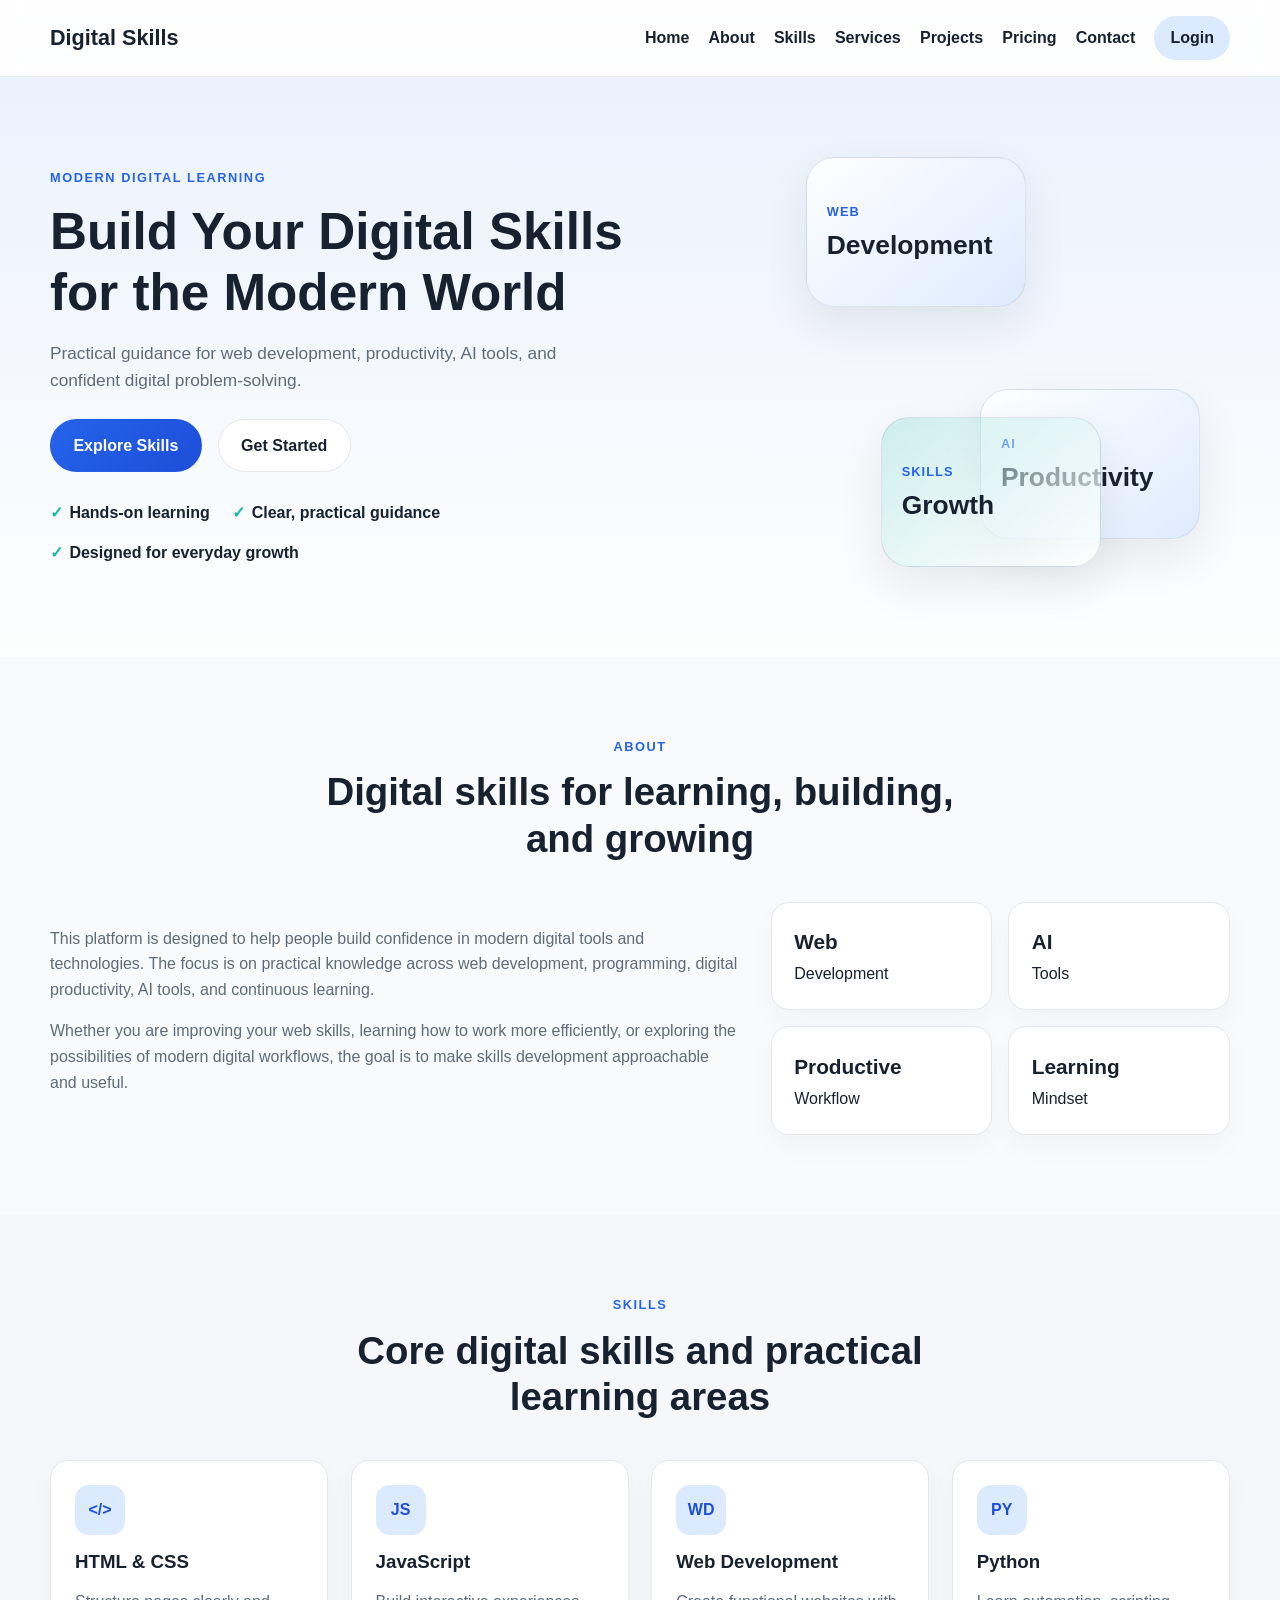
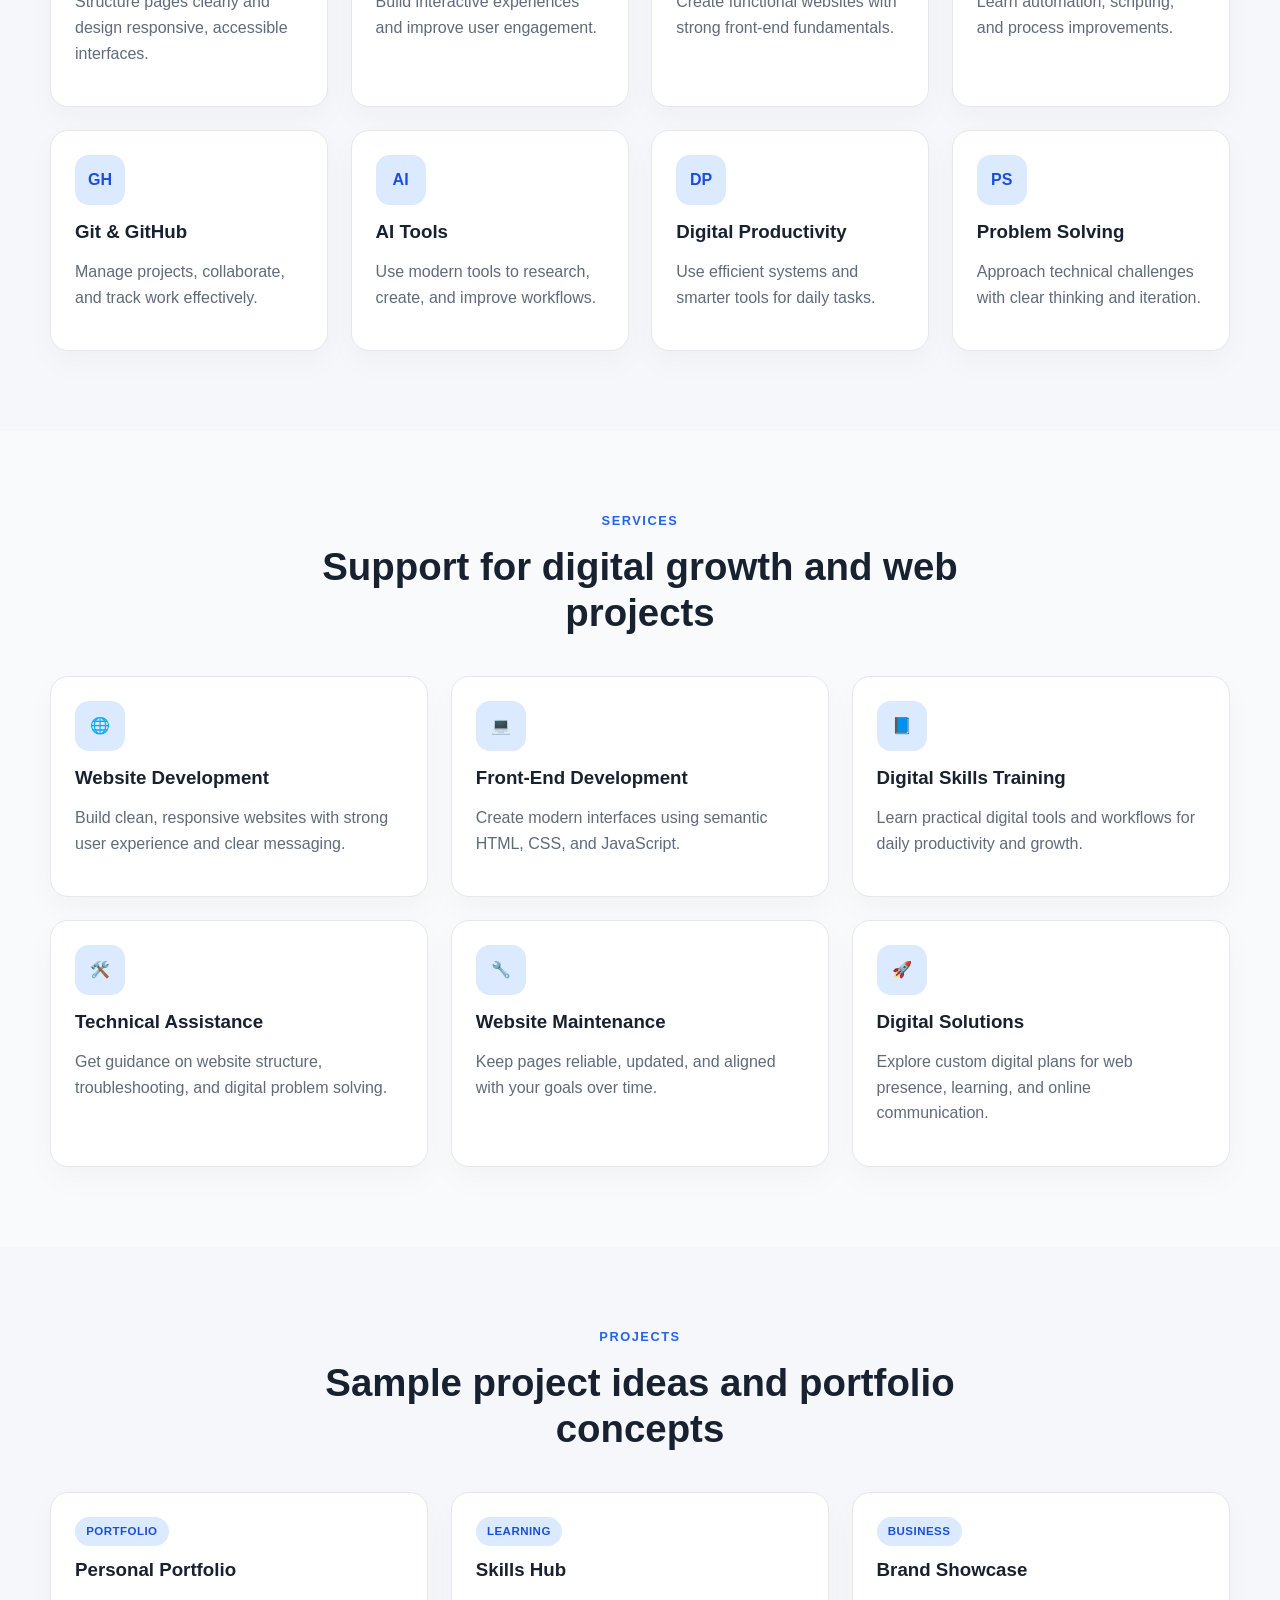
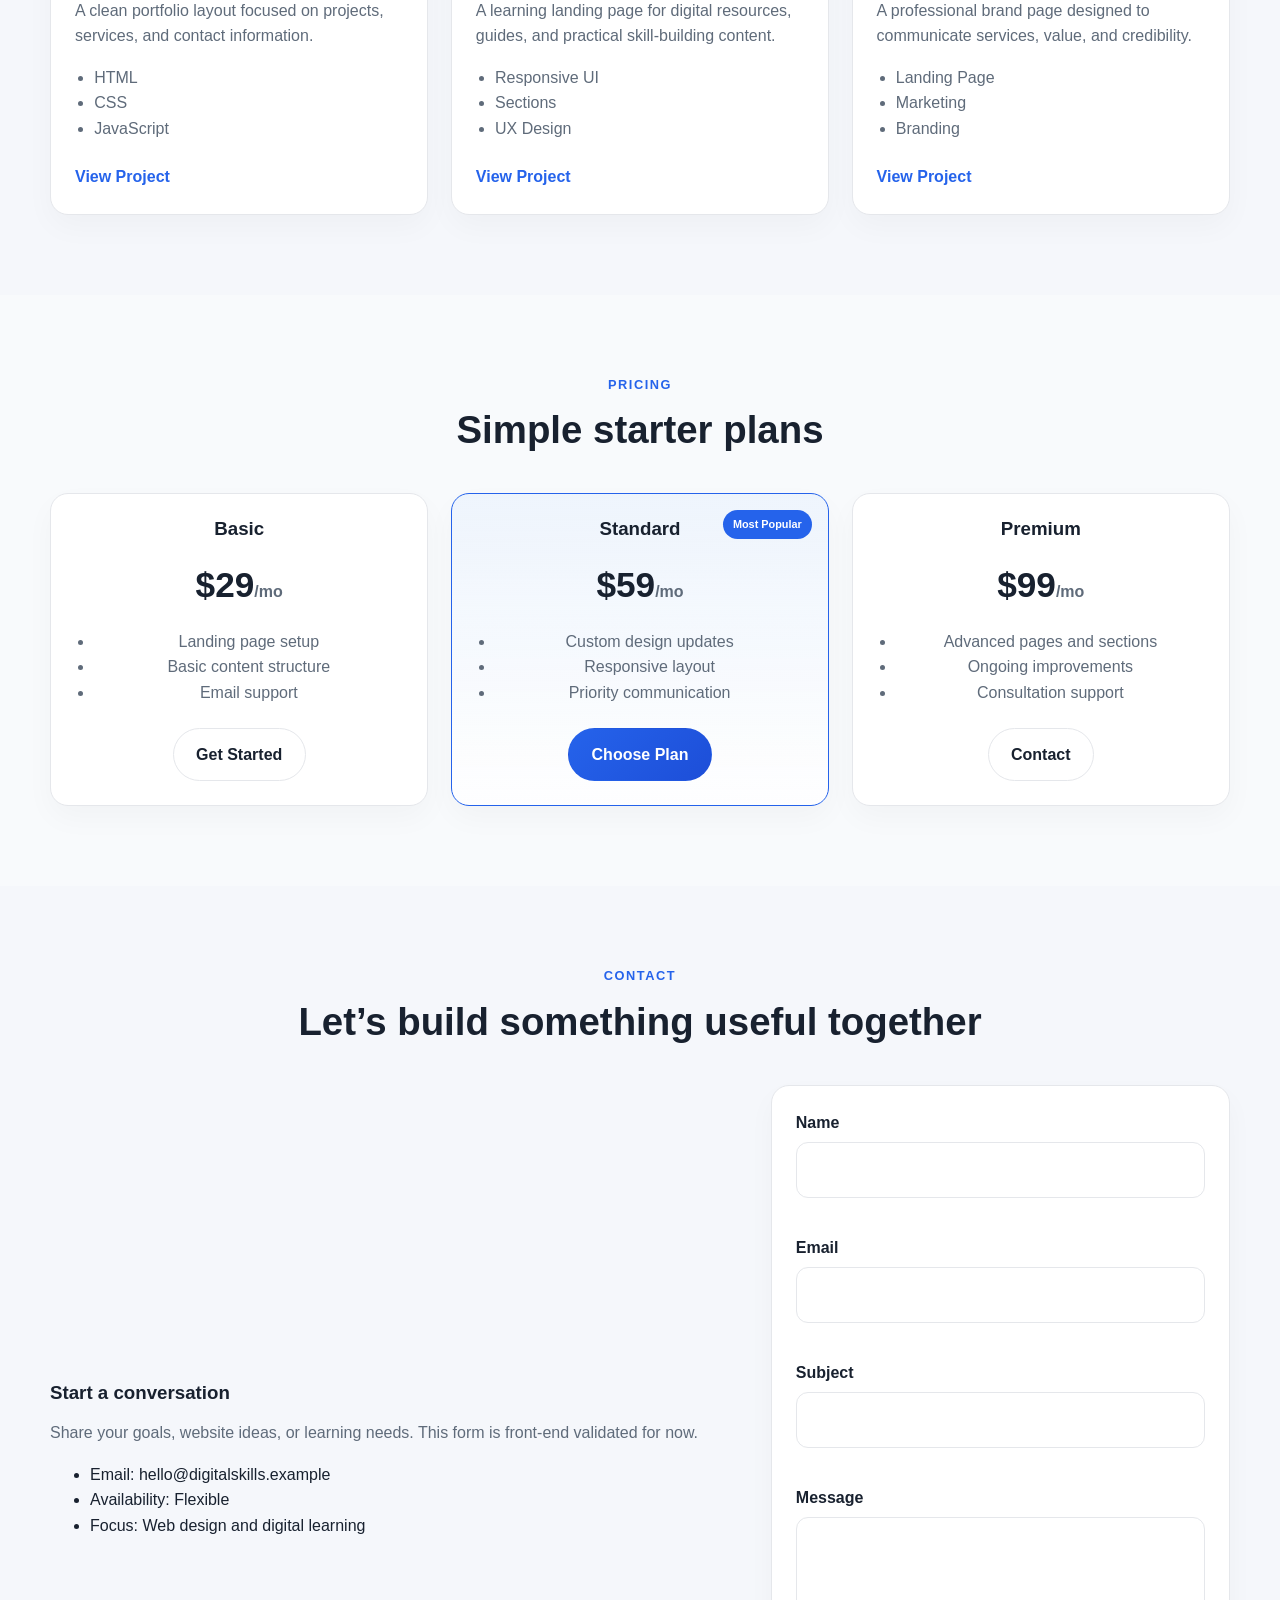
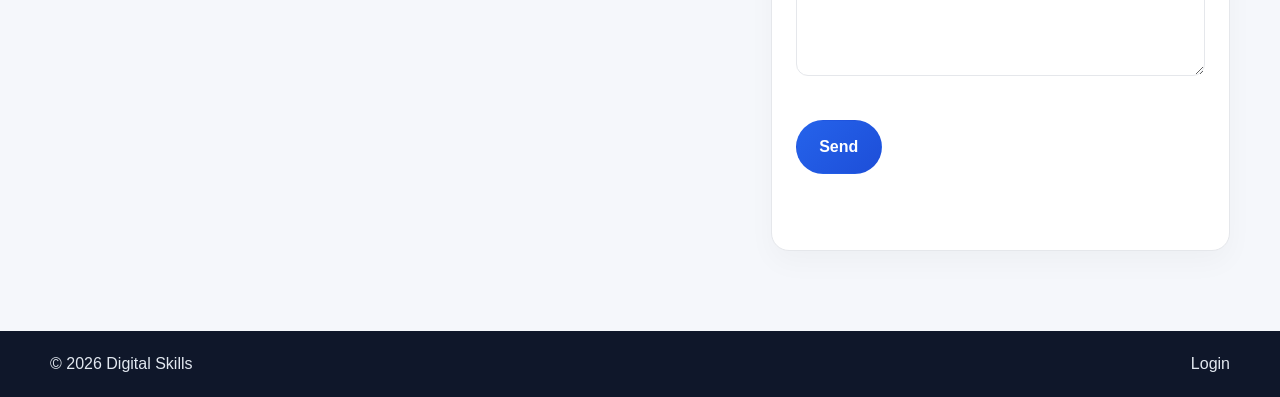
==== index.html @ 29888347 "Create a complete responsive Digital Skills website with working login, signup, and forgot-password " ====
<!DOCTYPE html>
<html lang="en">
  <head>
    <meta charset="UTF-8" />
    <meta name="viewport" content="width=device-width, initial-scale=1.0" />
    <meta
      name="description"
      content="Digital Skills Site — build modern digital skills with practical web development, productivity, and technical learning support."
    />
    <title>Digital Skills</title>
    <link rel="stylesheet" href="css/styles.css" />
    <script src="js/main.js" defer></script>
  </head>
  <body>
    <header class="site-header">
      <nav class="navbar container" aria-label="Main navigation">
        <a href="#home" class="brand" aria-label="Digital Skills home">Digital Skills</a>

        <button
          class="menu-toggle"
          type="button"
          aria-label="Toggle navigation menu"
          aria-expanded="false"
        >
          <span></span>
          <span></span>
          <span></span>
        </button>

        <ul class="nav-menu">
          <li><a href="#home">Home</a></li>
          <li><a href="#about">About</a></li>
          <li><a href="#skills">Skills</a></li>
          <li><a href="#services">Services</a></li>
          <li><a href="#projects">Projects</a></li>
          <li><a href="#pricing">Pricing</a></li>
          <li><a href="#contact">Contact</a></li>
          <li><a href="login.html" class="nav-login">Login</a></li>
        </ul>
      </nav>
    </header>

    <main id="home">
      <section class="hero section">
        <div class="container hero-content">
          <div class="hero-copy reveal">
            <p class="eyebrow">Modern digital learning</p>
            <h1>Build Your Digital Skills for the Modern World</h1>
            <p class="lead">
              Practical guidance for web development, productivity, AI tools, and confident digital problem-solving.
            </p>
            <div class="hero-actions">
              <a href="#skills" class="btn btn-primary">Explore Skills</a>
              <a href="#contact" class="btn btn-secondary">Get Started</a>
            </div>
            <ul class="hero-points" aria-label="Key strengths">
              <li>Hands-on learning</li>
              <li>Clear, practical guidance</li>
              <li>Designed for everyday growth</li>
            </ul>
          </div>
          <div class="hero-visual reveal" aria-label="Digital skills illustration">
            <div class="visual-card primary-card">
              <span>Web</span>
              <strong>Development</strong>
            </div>
            <div class="visual-card secondary-card">
              <span>AI</span>
              <strong>Productivity</strong>
            </div>
            <div class="visual-card tertiary-card">
              <span>Skills</span>
              <strong>Growth</strong>
            </div>
          </div>
        </div>
      </section>

      <section id="about" class="section alt-section">
        <div class="container">
          <div class="section-heading reveal">
            <p class="eyebrow">About</p>
            <h2>Digital skills for learning, building, and growing</h2>
          </div>
          <div class="about-grid">
            <div class="about-copy reveal">
              <p>
                This platform is designed to help people build confidence in modern digital tools and technologies.
                The focus is on practical knowledge across web development, programming, digital productivity,
                AI tools, and continuous learning.
              </p>
              <p>
                Whether you are improving your web skills, learning how to work more efficiently, or exploring the
                possibilities of modern digital workflows, the goal is to make skills development approachable and useful.
              </p>
            </div>
            <div class="about-stats reveal">
              <div class="stat-item">
                <strong>Web</strong>
                <span>Development</span>
              </div>
              <div class="stat-item">
                <strong>AI</strong>
                <span>Tools</span>
              </div>
              <div class="stat-item">
                <strong>Productive</strong>
                <span>Workflow</span>
              </div>
              <div class="stat-item">
                <strong>Learning</strong>
                <span>Mindset</span>
              </div>
            </div>
          </div>
        </div>
      </section>

      <section id="skills" class="section">
        <div class="container">
          <div class="section-heading reveal">
            <p class="eyebrow">Skills</p>
            <h2>Core digital skills and practical learning areas</h2>
          </div>
          <div class="skills-grid">
            <article class="skill-card reveal">
              <div class="icon">&lt;/&gt;</div>
              <h3>HTML &amp; CSS</h3>
              <p>Structure pages clearly and design responsive, accessible interfaces.</p>
            </article>
            <article class="skill-card reveal">
              <div class="icon">JS</div>
              <h3>JavaScript</h3>
              <p>Build interactive experiences and improve user engagement.</p>
            </article>
            <article class="skill-card reveal">
              <div class="icon">WD</div>
              <h3>Web Development</h3>
              <p>Create functional websites with strong front-end fundamentals.</p>
            </article>
            <article class="skill-card reveal">
              <div class="icon">PY</div>
              <h3>Python</h3>
              <p>Learn automation, scripting, and process improvements.</p>
            </article>
            <article class="skill-card reveal">
              <div class="icon">GH</div>
              <h3>Git &amp; GitHub</h3>
              <p>Manage projects, collaborate, and track work effectively.</p>
            </article>
            <article class="skill-card reveal">
              <div class="icon">AI</div>
              <h3>AI Tools</h3>
              <p>Use modern tools to research, create, and improve workflows.</p>
            </article>
            <article class="skill-card reveal">
              <div class="icon">DP</div>
              <h3>Digital Productivity</h3>
              <p>Use efficient systems and smarter tools for daily tasks.</p>
            </article>
            <article class="skill-card reveal">
              <div class="icon">PS</div>
              <h3>Problem Solving</h3>
              <p>Approach technical challenges with clear thinking and iteration.</p>
            </article>
          </div>
        </div>
      </section>

      <section id="services" class="section alt-section">
        <div class="container">
          <div class="section-heading reveal">
            <p class="eyebrow">Services</p>
            <h2>Support for digital growth and web projects</h2>
          </div>
          <div class="services-grid">
            <article class="service-card reveal">
              <div class="icon">🌐</div>
              <h3>Website Development</h3>
              <p>Build clean, responsive websites with strong user experience and clear messaging.</p>
            </article>
            <article class="service-card reveal">
              <div class="icon">💻</div>
              <h3>Front-End Development</h3>
              <p>Create modern interfaces using semantic HTML, CSS, and JavaScript.</p>
            </article>
            <article class="service-card reveal">
              <div class="icon">📘</div>
              <h3>Digital Skills Training</h3>
              <p>Learn practical digital tools and workflows for daily productivity and growth.</p>
            </article>
            <article class="service-card reveal">
              <div class="icon">🛠️</div>
              <h3>Technical Assistance</h3>
              <p>Get guidance on website structure, troubleshooting, and digital problem solving.</p>
            </article>
            <article class="service-card reveal">
              <div class="icon">🔧</div>
              <h3>Website Maintenance</h3>
              <p>Keep pages reliable, updated, and aligned with your goals over time.</p>
            </article>
            <article class="service-card reveal">
              <div class="icon">🚀</div>
              <h3>Digital Solutions</h3>
              <p>Explore custom digital plans for web presence, learning, and online communication.</p>
            </article>
          </div>
        </div>
      </section>

      <section id="projects" class="section">
        <div class="container">
          <div class="section-heading reveal">
            <p class="eyebrow">Projects</p>
            <h2>Sample project ideas and portfolio concepts</h2>
          </div>
          <div class="projects-grid">
            <article class="project-card reveal">
              <div class="project-tag">Portfolio</div>
              <h3>Personal Portfolio</h3>
              <p>A clean portfolio layout focused on projects, services, and contact information.</p>
              <ul>
                <li>HTML</li>
                <li>CSS</li>
                <li>JavaScript</li>
              </ul>
              <a href="#contact" class="text-link">View Project</a>
            </article>
            <article class="project-card reveal">
              <div class="project-tag">Learning</div>
              <h3>Skills Hub</h3>
              <p>A learning landing page for digital resources, guides, and practical skill-building content.</p>
              <ul>
                <li>Responsive UI</li>
                <li>Sections</li>
                <li>UX Design</li>
              </ul>
              <a href="#contact" class="text-link">View Project</a>
            </article>
            <article class="project-card reveal">
              <div class="project-tag">Business</div>
              <h3>Brand Showcase</h3>
              <p>A professional brand page designed to communicate services, value, and credibility.</p>
              <ul>
                <li>Landing Page</li>
                <li>Marketing</li>
                <li>Branding</li>
              </ul>
              <a href="#contact" class="text-link">View Project</a>
            </article>
          </div>
        </div>
      </section>

      <section id="pricing" class="section alt-section">
        <div class="container">
          <div class="section-heading reveal">
            <p class="eyebrow">Pricing</p>
            <h2>Simple starter plans</h2>
          </div>
          <div class="pricing-grid">
            <article class="pricing-card reveal">
              <h3>Basic</h3>
              <div class="price">$29<span>/mo</span></div>
              <ul>
                <li>Landing page setup</li>
                <li>Basic content structure</li>
                <li>Email support</li>
              </ul>
              <a href="#contact" class="btn btn-outline">Get Started</a>
            </article>
            <article class="pricing-card featured reveal">
              <span class="badge">Most Popular</span>
              <h3>Standard</h3>
              <div class="price">$59<span>/mo</span></div>
              <ul>
                <li>Custom design updates</li>
                <li>Responsive layout</li>
                <li>Priority communication</li>
              </ul>
              <a href="#contact" class="btn btn-primary">Choose Plan</a>
            </article>
            <article class="pricing-card reveal">
              <h3>Premium</h3>
              <div class="price">$99<span>/mo</span></div>
              <ul>
                <li>Advanced pages and sections</li>
                <li>Ongoing improvements</li>
                <li>Consultation support</li>
              </ul>
              <a href="#contact" class="btn btn-outline">Contact</a>
            </article>
          </div>
        </div>
      </section>

      <section id="contact" class="section">
        <div class="container">
          <div class="section-heading reveal">
            <p class="eyebrow">Contact</p>
            <h2>Let’s build something useful together</h2>
          </div>
          <div class="contact-grid">
            <div class="contact-details reveal">
              <h3>Start a conversation</h3>
              <p>Share your goals, website ideas, or learning needs. This form is front-end validated for now.</p>
              <ul>
                <li>Email: hello@digitalskills.example</li>
                <li>Availability: Flexible</li>
                <li>Focus: Web design and digital learning</li>
              </ul>
            </div>

            <form id="contactForm" class="contact-form reveal" novalidate>
              <div class="form-group">
                <label for="contactName">Name</label>
                <input id="contactName" name="name" type="text" required />
                <p class="error-text" id="contactNameError" aria-live="polite"></p>
              </div>

              <div class="form-group">
                <label for="contactEmail">Email</label>
                <input id="contactEmail" name="email" type="email" required />
                <p class="error-text" id="contactEmailError" aria-live="polite"></p>
              </div>

              <div class="form-group">
                <label for="contactSubject">Subject</label>
                <input id="contactSubject" name="subject" type="text" required />
                <p class="error-text" id="contactSubjectError" aria-live="polite"></p>
              </div>

              <div class="form-group">
                <label for="contactMessage">Message</label>
                <textarea id="contactMessage" name="message" rows="5" required></textarea>
                <p class="error-text" id="contactMessageError" aria-live="polite"></p>
              </div>

              <button type="submit" class="btn btn-primary">Send</button>
              <p id="contactStatus" class="status-message" aria-live="polite"></p>
            </form>
          </div>
        </div>
      </section>
    </main>

    <footer class="site-footer">
      <div class="container footer-content">
        <p>© 2026 Digital Skills</p>
        <a href="login.html">Login</a>
      </div>
    </footer>
  </body>
</html>
---- css/styles.css ----
* {
  box-sizing: border-box;
}

:root {
  --primary: #2563eb;
  --primary-dark: #1d4ed8;
  --primary-soft: #dbeafe;
  --accent: #14b8a6;
  --text: #18212f;
  --muted: #5f6b7a;
  --surface: #ffffff;
  --surface-alt: #f8fafc;
  --border: #e5e7eb;
  --shadow: 0 20px 45px rgba(15, 23, 42, 0.08);
  --radius: 18px;
  --max-width: 1180px;
  --transition: 0.25s ease;
}

html {
  scroll-behavior: smooth;
}

body {
  margin: 0;
  font-family: Arial, Helvetica, sans-serif;
  color: var(--text);
  background: #f5f7fb;
  line-height: 1.6;
}

a {
  color: var(--primary);
  text-decoration: none;
}

a:hover {
  text-decoration: underline;
}

img {
  max-width: 100%;
  display: block;
}

button,
input,
textarea {
  font: inherit;
}

.container {
  width: min(var(--max-width), calc(100% - 2rem));
  margin: 0 auto;
}

.section {
  padding: 5rem 0;
}

.alt-section {
  background: var(--surface-alt);
}

.section-heading {
  max-width: 700px;
  margin: 0 auto 2.5rem;
  text-align: center;
}

.eyebrow {
  margin: 0 0 0.75rem;
  font-size: 0.8rem;
  font-weight: 700;
  letter-spacing: 0.12em;
  text-transform: uppercase;
  color: var(--primary);
}

h1, h2, h3 {
  line-height: 1.2;
  margin: 0 0 1rem;
}

h1 {
  font-size: clamp(2.4rem, 4vw, 4rem);
}

h2 {
  font-size: clamp(2rem, 3vw, 2.8rem);
}

p {
  margin-top: 0;
  color: var(--muted);
}

.site-header {
  position: sticky;
  top: 0;
  z-index: 50;
  background: rgba(255, 255, 255, 0.88);
  backdrop-filter: blur(12px);
  border-bottom: 1px solid rgba(229, 231, 235, 0.8);
}

.navbar {
  display: flex;
  align-items: center;
  justify-content: space-between;
  min-height: 76px;
  position: relative;
}

.brand {
  font-size: 1.35rem;
  font-weight: 800;
  color: var(--text);
  text-decoration: none;
}

.brand-inline {
  display: inline-block;
  margin-bottom: 0.8rem;
}

.nav-menu {
  display: flex;
  align-items: center;
  list-style: none;
  margin: 0;
  padding: 0;
  gap: 1.2rem;
}

.nav-menu a {
  color: var(--text);
  font-weight: 600;
  text-decoration: none;
  transition: color var(--transition);
}

.nav-menu a:hover,
.nav-menu a:focus-visible {
  color: var(--primary);
}

.nav-login {
  display: inline-flex;
  align-items: center;
  justify-content: center;
  min-height: 40px;
  padding: 0.6rem 1rem;
  border-radius: 999px;
  background: var(--primary-soft);
  color: var(--primary-dark);
}

.menu-toggle {
  display: none;
  width: 46px;
  height: 42px;
  border: 1px solid var(--border);
  background: var(--surface);
  border-radius: 10px;
  cursor: pointer;
  padding: 0.5rem;
}

.menu-toggle span {
  display: block;
  width: 100%;
  height: 2px;
  background: var(--text);
  margin: 5px 0;
  border-radius: 2px;
}

.hero {
  background: linear-gradient(180deg, rgba(219, 234, 254, 0.38), rgba(255, 255, 255, 0.85));
}

.hero-content {
  display: grid;
  grid-template-columns: 1.2fr 0.8fr;
  align-items: center;
  gap: 2rem;
}

.hero-copy {
  max-width: 620px;
}

.lead {
  font-size: 1.08rem;
  max-width: 580px;
}

.hero-actions {
  display: flex;
  flex-wrap: wrap;
  gap: 1rem;
  margin: 1.5rem 0 1.75rem;
}

.btn {
  display: inline-flex;
  align-items: center;
  justify-content: center;
  min-height: 48px;
  padding: 0.8rem 1.4rem;
  border: 1px solid transparent;
  border-radius: 999px;
  cursor: pointer;
  font-weight: 700;
  text-decoration: none;
  transition: transform var(--transition), box-shadow var(--transition), background var(--transition);
}

.btn:hover,
.btn:focus-visible {
  transform: translateY(-1px);
  box-shadow: 0 10px 18px rgba(37, 99, 235, 0.16);
}

.btn-primary {
  background: linear-gradient(135deg, var(--primary), var(--primary-dark));
  color: #fff;
}

.btn-secondary,
.btn-outline {
  background: #fff;
  border-color: var(--border);
  color: var(--text);
}

.btn-block {
  width: 100%;
}

.hero-points {
  list-style: none;
  margin: 0;
  padding: 0;
  display: flex;
  flex-wrap: wrap;
  gap: 0.9rem 1.4rem;
  color: var(--text);
  font-weight: 600;
}

.hero-points li {
  display: flex;
  align-items: center;
  gap: 0.4rem;
}

.hero-points li::before {
  content: "✓";
  color: var(--accent);
  font-weight: bold;
}

.hero-visual {
  position: relative;
  min-height: 420px;
  display: grid;
  place-items: center;
}

.visual-card {
  position: absolute;
  display: flex;
  flex-direction: column;
  justify-content: center;
  padding: 1.25rem;
  width: 220px;
  min-height: 150px;
  border-radius: 28px;
  background: linear-gradient(140deg, rgba(255,255,255,0.9), rgba(219,234,254,0.9));
  border: 1px solid rgba(148, 163, 184, 0.28);
  box-shadow: var(--shadow);
}

.visual-card span {
  font-size: 0.8rem;
  text-transform: uppercase;
  letter-spacing: 0.08em;
  color: var(--primary);
  font-weight: 700;
}

.visual-card strong {
  margin-top: 0.45rem;
  font-size: 1.65rem;
  line-height: 1.2;
}

.primary-card {
  top: 0;
  left: 35px;
}

.secondary-card {
  right: 30px;
  bottom: 38px;
}

.tertiary-card {
  bottom: 10px;
  left: 110px;
  background: linear-gradient(140deg, rgba(20,184,166,0.18), rgba(255,255,255,0.9));
}

.about-grid,
.contact-grid {
  display: grid;
  grid-template-columns: 1.2fr 0.8fr;
  gap: 2rem;
  align-items: center;
}

.about-stats {
  display: grid;
  grid-template-columns: repeat(2, minmax(150px, 1fr));
  gap: 1rem;
}

.stat-item {
  background: var(--surface);
  border: 1px solid var(--border);
  border-radius: var(--radius);
  padding: 1.4rem;
  box-shadow: 0 12px 28px rgba(15, 23, 42, 0.03);
}

.stat-item strong {
  display: block;
  font-size: 1.3rem;
  margin-bottom: 0.2rem;
}

.skills-grid,
.services-grid,
.projects-grid,
.pricing-grid {
  display: grid;
  gap: 1.4rem;
}

.skills-grid {
  grid-template-columns: repeat(4, minmax(0, 1fr));
}

.skill-card,
.service-card,
.project-card,
.pricing-card {
  background: var(--surface);
  border: 1px solid var(--border);
  border-radius: var(--radius);
  padding: 1.5rem;
  box-shadow: 0 12px 30px rgba(15, 23, 42, 0.03);
  transition: transform var(--transition), box-shadow var(--transition);
}

.skill-card:hover,
.service-card:hover,
.project-card:hover,
.pricing-card:hover {
  transform: translateY(-4px);
  box-shadow: 0 18px 35px rgba(15, 23, 42, 0.06);
}

.icon {
  width: 50px;
  height: 50px;
  display: grid;
  place-items: center;
  margin-bottom: 1rem;
  border-radius: 14px;
  background: var(--primary-soft);
  color: var(--primary-dark);
  font-weight: 800;
}

.services-grid {
  grid-template-columns: repeat(3, minmax(0, 1fr));
}

.projects-grid {
  grid-template-columns: repeat(3, minmax(0, 1fr));
}

.project-tag {
  display: inline-block;
  margin-bottom: 0.8rem;
  padding: 0.35rem 0.7rem;
  border-radius: 999px;
  background: var(--primary-soft);
  color: var(--primary-dark);
  font-size: 0.72rem;
  font-weight: 700;
  letter-spacing: 0.04em;
  text-transform: uppercase;
}

.project-card ul,
.pricing-card ul {
  margin: 1rem 0 1.4rem;
  padding-left: 1.2rem;
  color: var(--muted);
}

.text-link {
  font-weight: 700;
}

.pricing-grid {
  grid-template-columns: repeat(3, minmax(0, 1fr));
}

.pricing-card {
  position: relative;
  text-align: center;
}

.pricing-card.featured {
  border-color: var(--primary);
  background: linear-gradient(180deg, rgba(219,234,254,0.35), rgba(255,255,255,0.9));
}

.badge {
  position: absolute;
  top: 1rem;
  right: 1rem;
  padding: 0.35rem 0.65rem;
  border-radius: 999px;
  background: var(--primary);
  color: #fff;
  font-size: 0.68rem;
  font-weight: 700;
}

.price {
  margin: 1rem 0;
  font-size: 2.2rem;
  font-weight: 800;
  color: var(--text);
}

.price span {
  font-size: 1rem;
  font-weight: 600;
  color: var(--muted);
}

.contact-details {
  padding-right: 1rem;
}

.contact-form {
  background: var(--surface);
  border: 1px solid var(--border);
  border-radius: var(--radius);
  padding: 1.5rem;
  box-shadow: 0 12px 28px rgba(15, 23, 42, 0.03);
}

.form-group {
  margin-bottom: 1rem;
}

label {
  display: block;
  margin-bottom: 0.4rem;
  font-weight: 700;
  color: var(--text);
}

input,
textarea {
  width: 100%;
  border: 1px solid var(--border);
  border-radius: 12px;
  background: #fff;
  padding: 0.9rem 1rem;
  color: var(--text);
  transition: border-color var(--transition), box-shadow var(--transition);
}

input:focus,
textarea:focus {
  outline: none;
  border-color: var(--primary);
  box-shadow: 0 0 0 4px rgba(37, 99, 235, 0.1);
}

textarea {
  resize: vertical;
  min-height: 120px;
}

.checkbox-row {
  display: flex;
  align-items: center;
}

.checkbox-row label {
  display: flex;
  align-items: center;
  gap: 0.7rem;
  margin: 0;
  font-weight: 600;
}

.checkbox-row input[type="checkbox"] {
  width: 18px;
  height: 18px;
}

.error-text {
  min-height: 1.1em;
  margin-top: 0.4rem;
  font-size: 0.82rem;
  color: #dc2626;
}

.status-message {
  min-height: 1.3em;
  margin-top: 1rem;
  font-weight: 600;
}

.status-message.success {
  color: #166534;
}

.status-message.error {
  color: #b91c1c;
}

.site-footer {
  background: #0f172a;
  color: #e2e8f0;
  padding: 1.25rem 0;
}

.footer-content {
  display: flex;
  justify-content: space-between;
  align-items: center;
  gap: 1rem;
}

.footer-content p,
.footer-content a {
  margin: 0;
  color: #e2e8f0;
}

.auth-page {
  min-height: 100vh;
  display: grid;
  place-items: center;
  background: linear-gradient(135deg, rgba(219,234,254,0.8), rgba(255,255,255,1));
  padding: 2rem 1rem;
}

.auth-shell {
  width: min(440px, 100%);
}

.auth-card {
  background: var(--surface);
  border: 1px solid var(--border);
  border-radius: 24px;
  box-shadow: var(--shadow);
  padding: 2rem; 
}

.auth-header {
  margin-bottom: 1.4rem;
}

.auth-links {
  margin-top: 1.5rem;
}

.auth-links p {
  margin-bottom: 0.6rem;
}

.reveal {
  opacity: 0;
  transform: translateY(18px);
  transition: opacity 0.6s ease, transform 0.6s ease;
}

.reveal.visible {
  opacity: 1;
  transform: translateY(0);
}

@media (max-width: 960px) {
  .skills-grid {
    grid-template-columns: repeat(2, minmax(0, 1fr));
  }

  .services-grid,
  .projects-grid,
  .pricing-grid {
    grid-template-columns: repeat(2, minmax(0, 1fr));
  }
}

@media (max-width: 768px) {
  .navbar {
    min-height: 68px;
  }

  .menu-toggle {
    display: inline-block;
  }

  .nav-menu {
    display: none;
    position: absolute;
    top: calc(100% + 10px);
    left: 0;
    right: 0;
    flex-direction: column;
    align-items: flex-start;
    gap: 0.5rem;
    background: var(--surface);
    border: 1px solid var(--border);
    border-radius: 16px;
    padding: 1rem;
    box-shadow: var(--shadow);
  }

  .nav-menu.open {
    display: flex;
  }

  .hero-content,
  .about-grid,
  .contact-grid,
  .services-grid,
  .projects-grid,
  .pricing-grid,
  .skills-grid {
    grid-template-columns: 1fr;
  }

  .hero-visual {
    min-height: 320px;
  }

  .primary-card {
    left: 20px;
  }

  .secondary-card {
    right: 10px;
  }

  .tertiary-card {
    left: 90px;
  }
}

@media (max-width: 480px) {
  .section {
    padding: 4rem 0;
  }

  .auth-card {
    padding: 1.3rem;
  }

  .hero-actions {
    flex-direction: column;
  }

  .btn {
    width: 100%;
  }

  .hero-points {
    flex-direction: column;
  }
}

@media (prefers-reduced-motion: reduce) {
  html {
    scroll-behavior: auto;
  }

  *, *::before, *::after {
    animation: none !important;
    transition: none !important;
  }

  .reveal {
    opacity: 1;
    transform: none;
  }
}
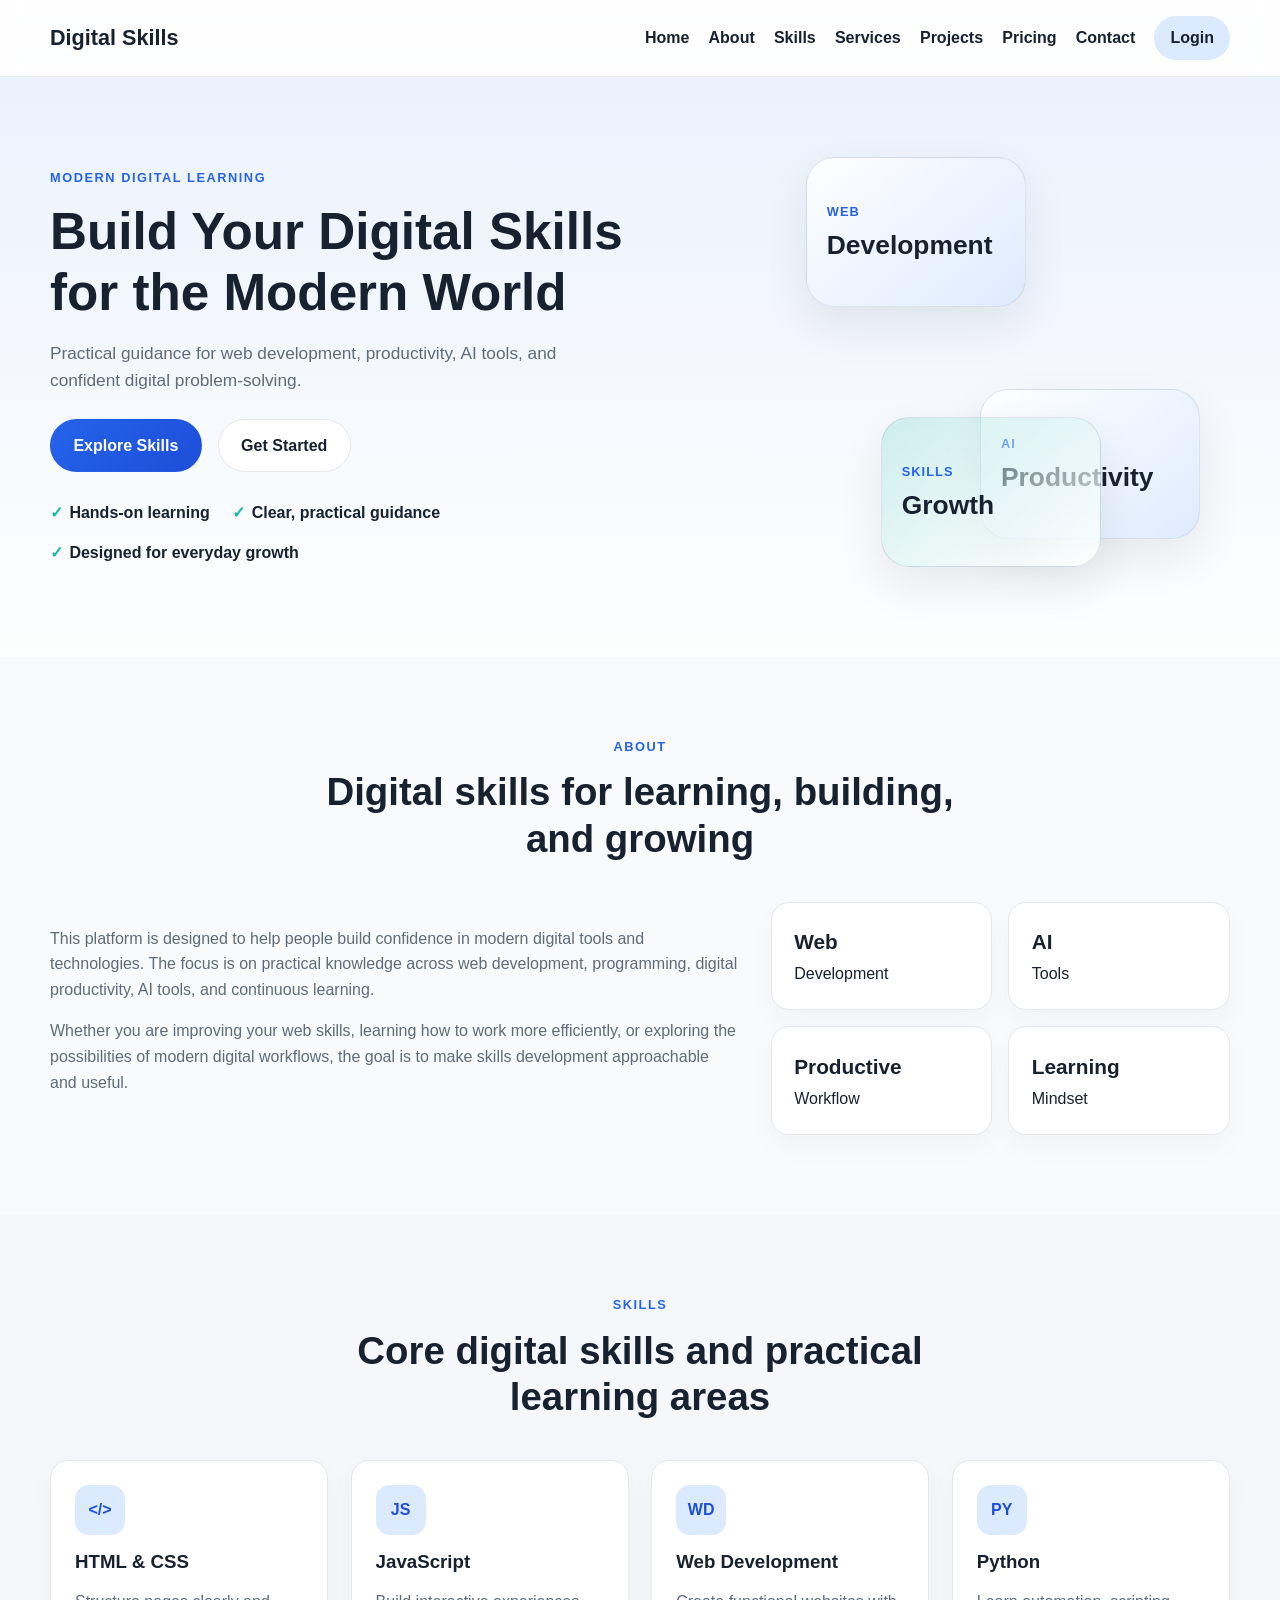
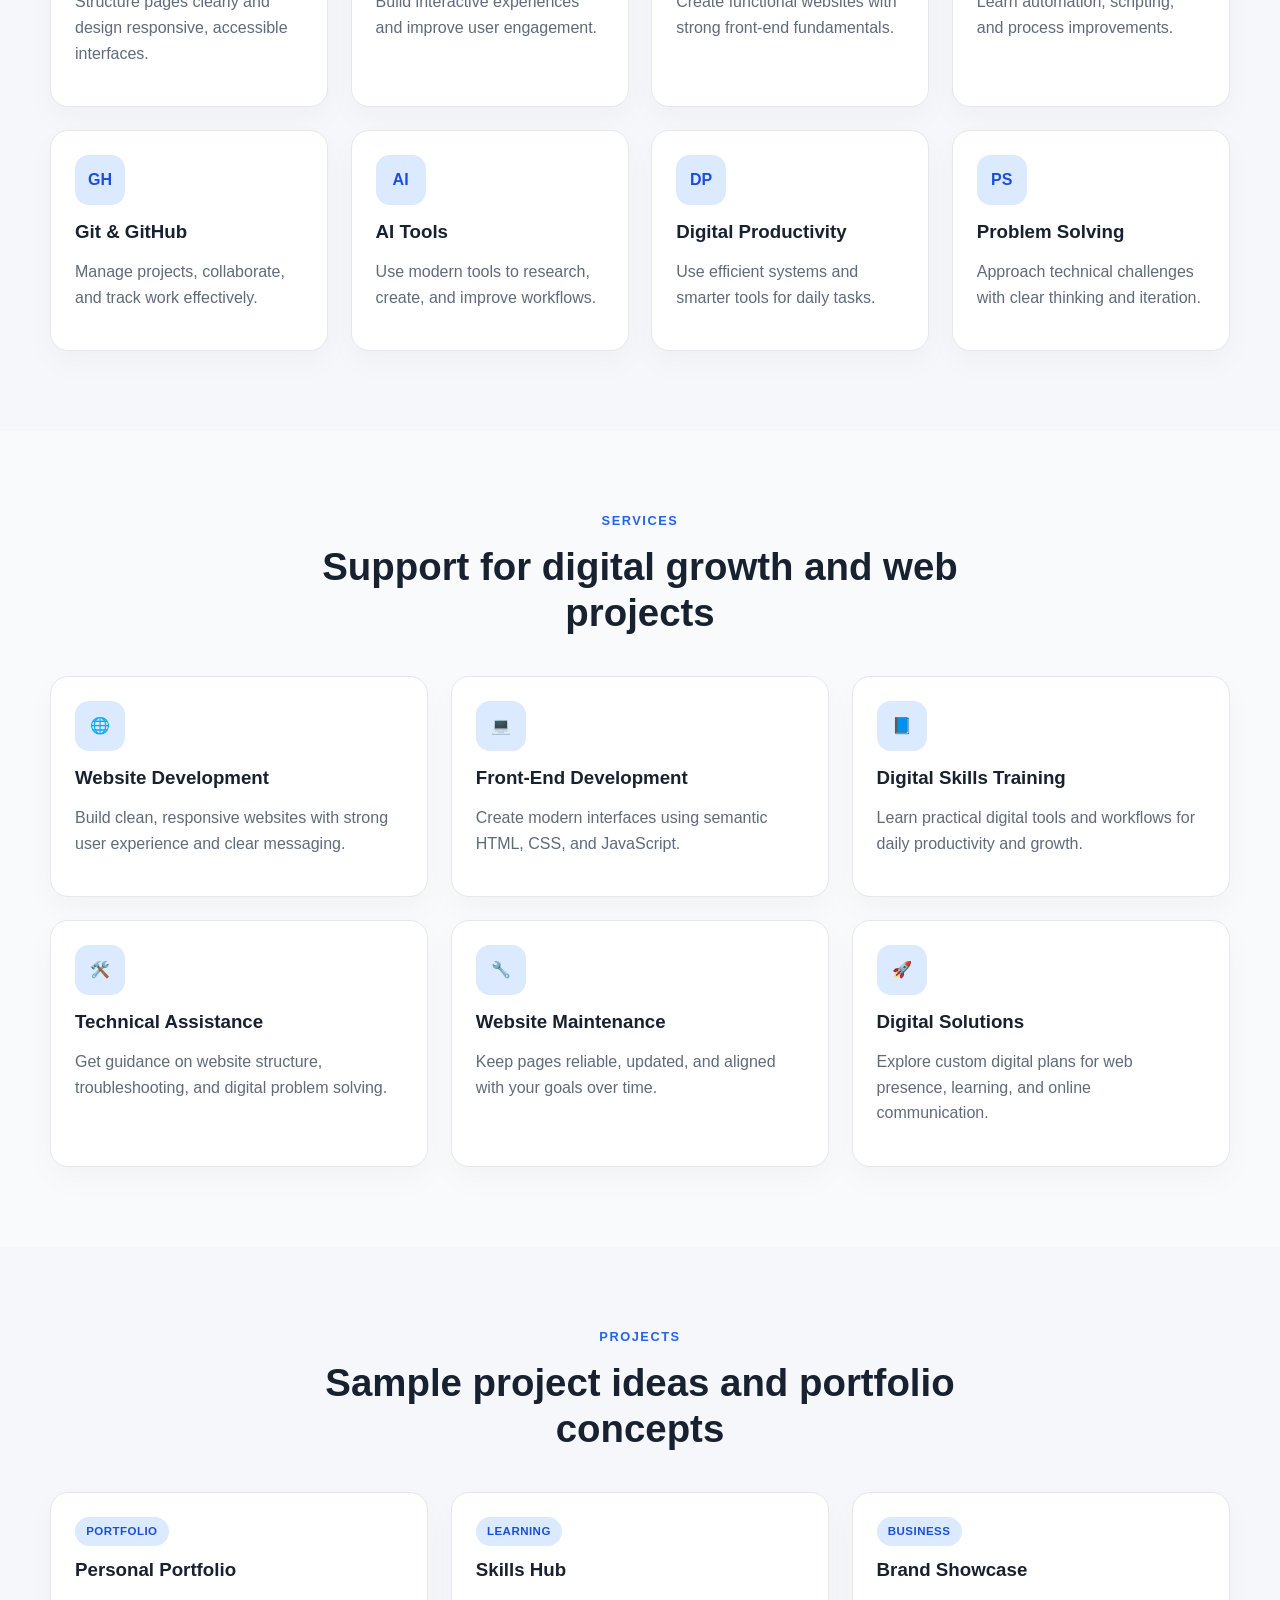
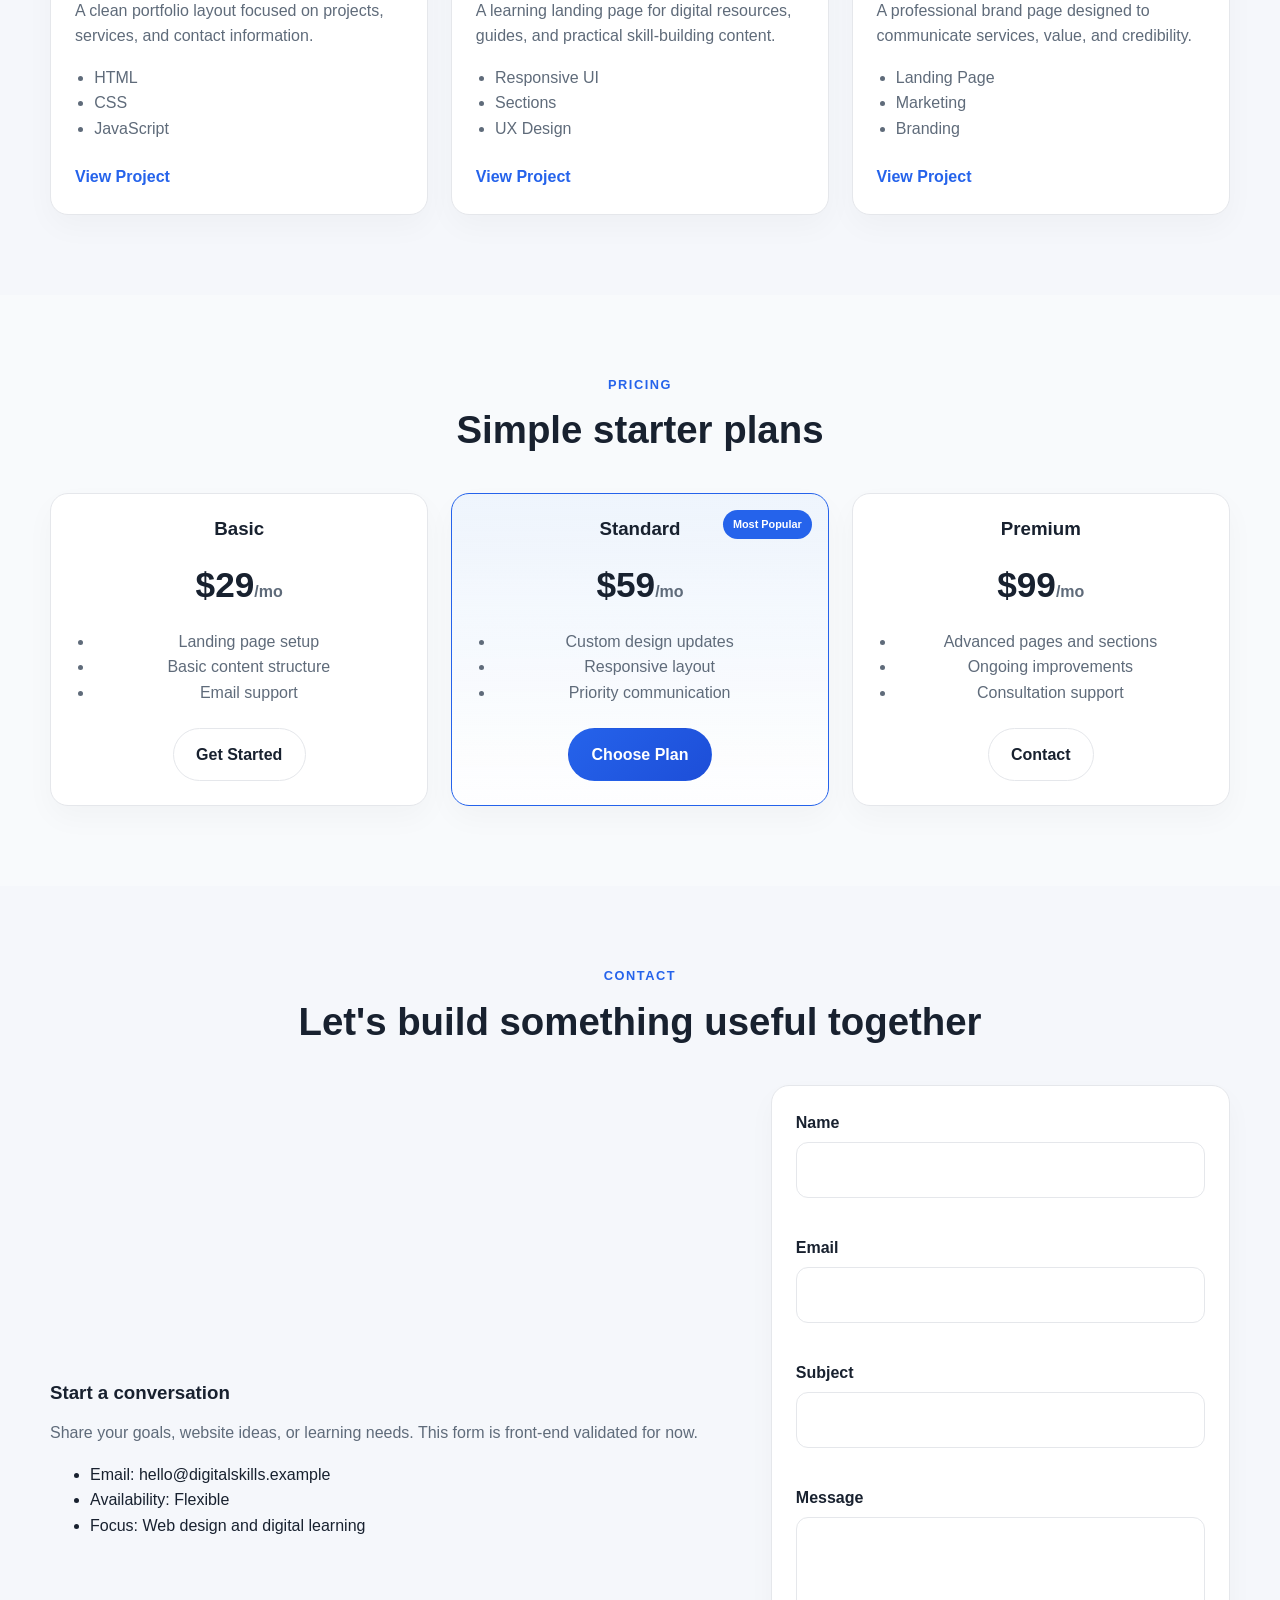
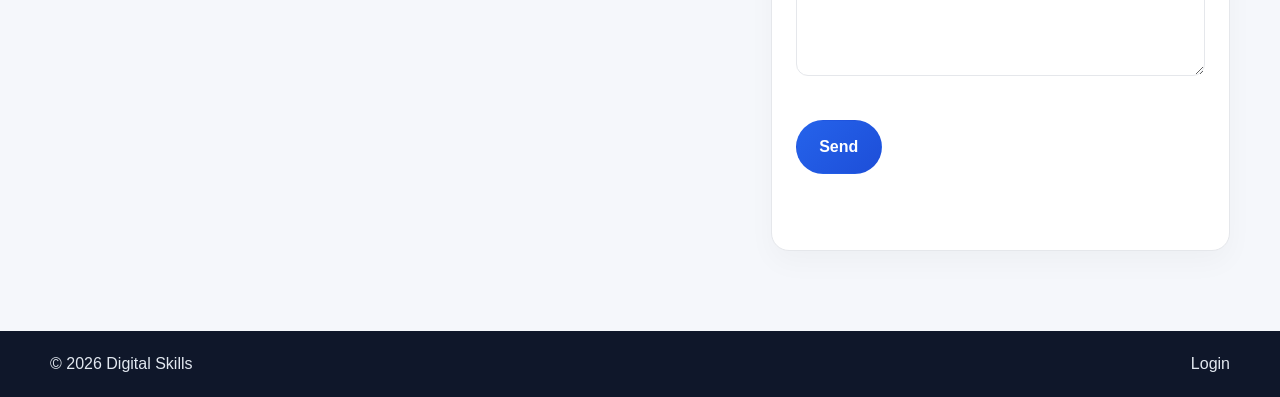
==== commit af5bccbf: "Fix script loading order: load js/auth.js before js/main.js to ensure contact form validation works" ====
--- a/index.html
+++ b/index.html
@@ -9,6 +9,7 @@
     />
     <title>Digital Skills</title>
     <link rel="stylesheet" href="css/styles.css" />
+    <script src="js/auth.js" defer></script>
     <script src="js/main.js" defer></script>
   </head>
   <body>
@@ -298,7 +299,7 @@
         <div class="container">
           <div class="section-heading reveal">
             <p class="eyebrow">Contact</p>
-            <h2>Let’s build something useful together</h2>
+            <h2>Let's build something useful together</h2>
           </div>
           <div class="contact-grid">
             <div class="contact-details reveal">
